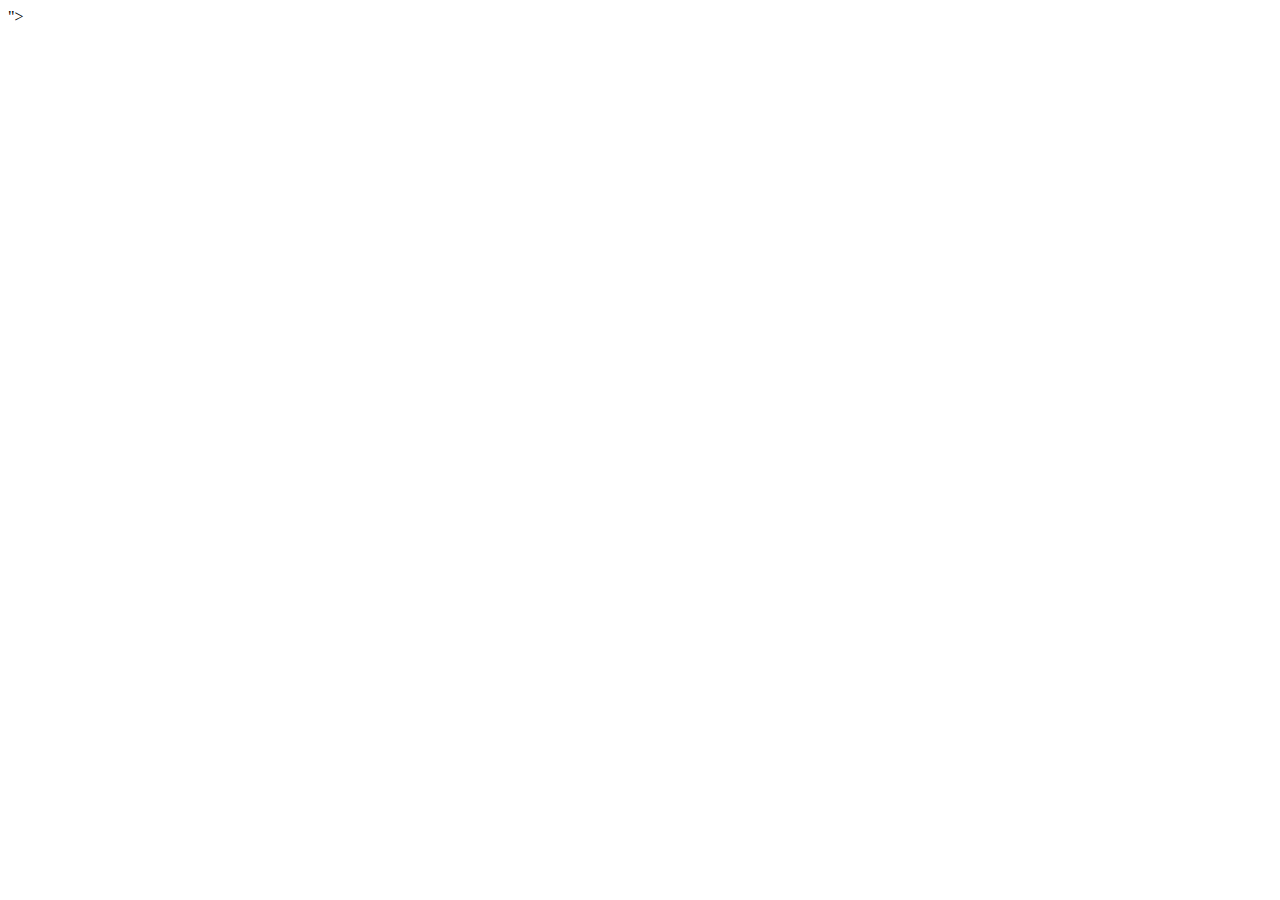
==== index.html @ b1166ccb "Initial placement" ====
<!DOCTYPE html>
<html lang="en">
<head>
	<meta charset="UTF-8">
  <title>Sk8t 4 Lyfe!</title>
  <link rel="stylesheet" href="https://use.fontawesome.com/releases/v5.7.2/css/all.css" integrity="sha384-fnmOCqbTlWIlj8LyTjo7mOUStjsKC4pOpQbqyi7RrhN7udi9RwhKkMHpvLbHG9Sr" crossorigin="anonymous">
  <link rel="icon" href="<i class="fas fa-snowboarding"></i>">
  <link rel="stylesheet" href="Styles.css">
</head>
<body>
  
</body>
</html>
---- Styles.css ----
html {box-sizing: border-box}
*,*::before,*::after{box-sizing: inherit}

body {
    
}



label {
    
}

input {
    
}

input:focus {
    background: rgb(240, 210, 255);
}

::placeholder {
    color: mediumpurple;
}

textarea {
    
}

textarea:focus {
    background: rgb(240, 210, 255);
}


button {
    width: 150px;
    margin: auto;
    height: 50px;
    border: 5px;
    border-color: blueviolet;
    background:blueviolet;
    color:rgb(240, 210, 255);
    border-radius: 3px;
    font-size: 24px;
    width: 100%;
}
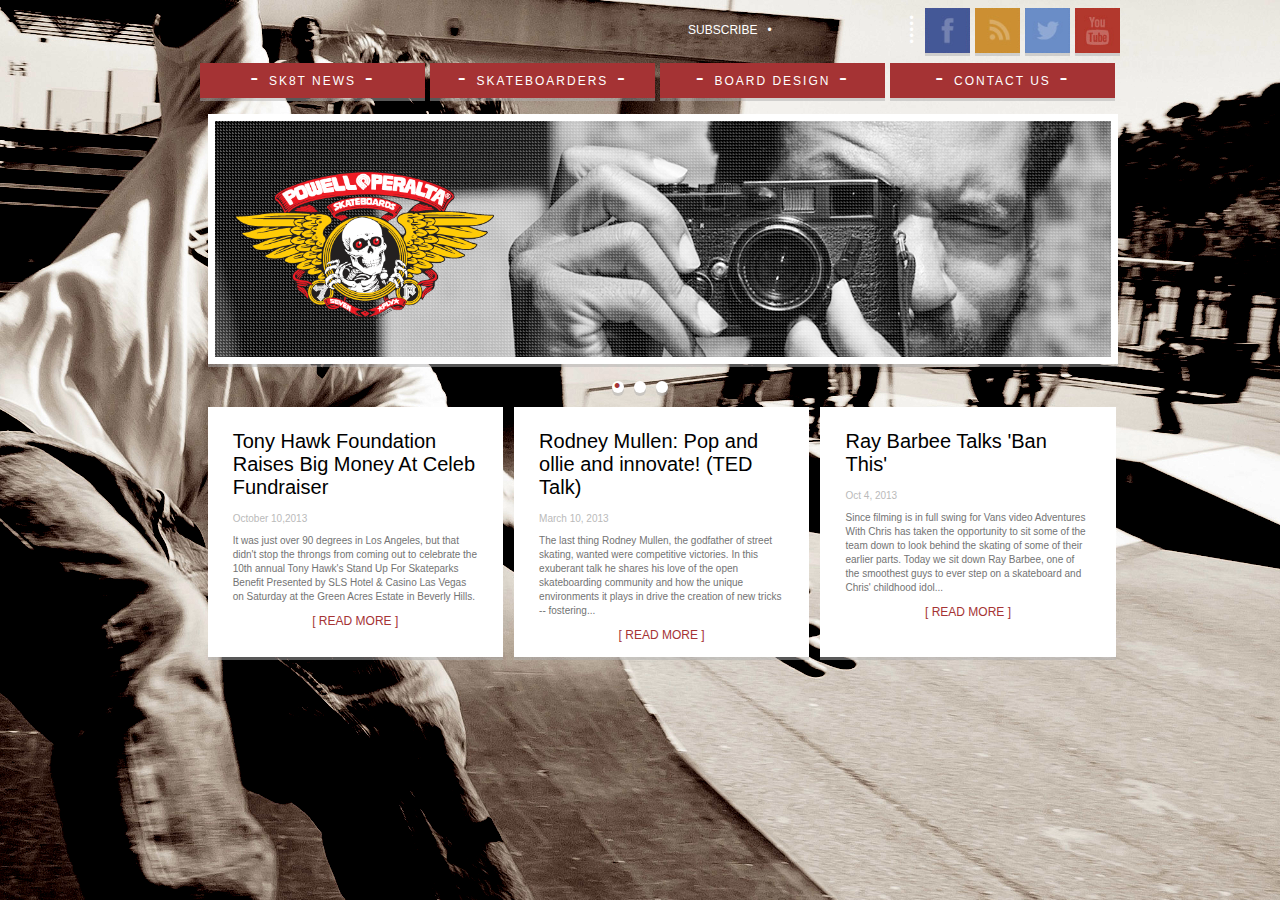
==== commit 6ded3604: "updates saved Friday night" ====
--- a/index.html
+++ b/index.html
@@ -3,11 +3,83 @@
 <head>
 	<meta charset="UTF-8">
   <title>Sk8t 4 Lyfe!</title>
-  <link rel="stylesheet" href="https://use.fontawesome.com/releases/v5.7.2/css/all.css" integrity="sha384-fnmOCqbTlWIlj8LyTjo7mOUStjsKC4pOpQbqyi7RrhN7udi9RwhKkMHpvLbHG9Sr" crossorigin="anonymous">
-  <link rel="icon" href="<i class="fas fa-snowboarding"></i>">
+  <link rel="icon" href="./Images/board-icon.png">
   <link rel="stylesheet" href="Styles.css">
 </head>
+<header>
+  <div id="social">
+    <div id="subscribe">
+      <a href="click.html" target="_blank">SUBSCRIBE&nbsp;&nbsp;&nbsp;&bull;&nbsp;&nbsp;&nbsp;&nbsp;&nbsp;</a>
+    </div>
+    <div id="socialLinks">
+      <div id="dotGroup">
+        <div class="dots">&bull;</div>
+        <div class="dots">&bull;</div>
+        <div class="dots">&bull;</div>
+        <div class="dots">&bull;</div>
+        <div class="dots">&bull;</div>
+      </div>  
+      &nbsp;&nbsp;
+      <a href="www.facebook.com" target="_blank">
+        <img src="./Images/facebook.png" alt="Facebook">
+      </a>
+      <a href="" target="_blank">
+        <img src="./Images/rss.png" alt="RSS Feed">
+      </a>
+      <a href="www.twitter.com" target="_blank">
+        <img src="./Images/twitter.png" alt="Twitter">
+      </a>
+      <a href="www.youtube.com" target="_blank">
+        <img src="./Images/youtube.png" alt="YouTube">
+      </a>
+    </div>
+  </div>
+</header>
 <body>
-  
+  <div id="fullSite">
+    <div id="nav">
+      <ul>
+        <li class="nav"><a href="click.html" target="_blank">SK8T NEWS</a></li>
+        <li class="nav"><a href="click.html" target="_blank">SKATEBOARDERS</a></li>
+        <li class="nav"><a href="click.html" target="_blank">BOARD DESIGN</a></li>
+        <li class="nav"><a href="click.html" target="_blank">CONTACT US</a></li>
+      </ul>
+    </div>
+    <div id="face">
+      <div class="article image overlay">
+        <div id="wings"><img src="./Images/peralta-logo.png"></div>
+      </div>
+    </div>
+    <div id="threeDot">
+      <span class="dot3"><div class="redDot">&bull;</div></span>
+      <span class="dot3"></span>
+      <span class="dot3"></span>
+    </div> 
+    <div id="articles">
+      <div id="art1" class="arts">
+        <h1>Tony Hawk Foundation Raises Big Money At Celeb Fundraiser</h1>
+        <h2>October 10,2013</h2>
+        <p>It was just over 90 degrees in Los Angeles, but that didn't stop the throngs from coming out to celebrate the 10th annual Tony Hawk's Stand Up For Skateparks Benefit Presented by SLS Hotel & Casino Las Vegas on Saturday at the Green Acres Estate in Beverly Hills.</p>
+        <a href="click.html" target="_blank">[ READ MORE ]</a>
+      </div>
+      <div id="art2" class="arts"><h1>Rodney Mullen: Pop and ollie and innovate! (TED Talk)</h1>
+        <h2>March 10, 2013</h2>
+        <p>The last thing Rodney Mullen, the godfather of street skating, wanted were competitive victories. In this exuberant talk he shares his love of the open skateboarding community and how the unique environments it plays in drive the creation of new tricks -- fostering...</p>
+        <a href="click.html" target="_blank">[ READ MORE ]</a></div>
+      <div id="art3" class="arts"><h1>Ray Barbee Talks 'Ban This'</h1>
+        <h2>Oct 4, 2013</h2>
+        <p>Since filming is in full swing for Vans video Adventures With Chris has taken the opportunity to sit some of the team down to look behind the skating of some of their earlier parts. Today we sit down Ray Barbee, one of the smoothest guys to ever step on a skateboard and Chris' childhood idol...</p>
+        <a href="click.html" target="_blank">[ READ MORE ]</a></div>
+    </div>
+    <div id="skaters">
+
+    </div>
+    <div id="decks">
+
+    </div>
+    <div  id="form">
+
+    </div>
+  </div>
 </body>
 </html>--- a/Styles.css
+++ b/Styles.css
@@ -2,12 +2,252 @@
 *,*::before,*::after{box-sizing: inherit}
 
 body {
-    
-}
-
-
-
-label {
+    background-image: url("./Images/bg.jpg");
+    background-color: rgb(0, 0, 0);
+    background-repeat: no-repeat;
+    background-size: cover;
+    background-blend-mode: hard-light;
+    font-family: 'Gill Sans', 'Gill Sans MT', Calibri, 'Trebuchet MS', sans-serif;
+
+
+
+}
+
+/*DO NOT TOUCH!*/
+#social {
+    margin:5px 12% 5px 12%;
+    color: white;
+    font-weight: lighter;
+    font-size: 12px;
+    text-decoration: none;
+    line-height: 45px;
+}
+
+#subscribe {
+    margin: 0 0 0 55%;
+}
+
+#subscribe a {
+    color: white;
+    font-weight: lighter;
+    font-size: 12px;
+    text-decoration: none;
+}
+
+#socialLinks {
+    text-align: right;    
+    display: flex;
+    justify-content: flex-end;
+    margin-top: -45px;
+}
+
+#dotGroup {
+    margin-top: 7px;
+}
+
+.dots{
+    line-height: 6px;
+}
+
+#socialLinks a {
+    text-decoration:none;
+    padding: 0 0 0 5px;
+}
+
+#socialLinks a img {
+    width: 45px;
+    height: 45px;
+    padding: 0;
+    box-shadow: 0 3px rgba(175, 175, 175, 0.5);
+}
+/* DO NOT TOUCH*/
+
+#fullSite {
+    margin-left: 12%;
+    margin-right: 12%;
+
+
+}
+/* DO NOT TOUCH*/
+#nav {
+    margin-top: -25px
+}
+
+.nav {
+    list-style-type: none;
+    text-align: center;    
+    background: rgb(165, 51, 52);
+    padding: 0;
+    box-shadow: 0 3px rgba(175, 175, 175, 0.5);
+    display: inline-block;
+    height: 35px;
+    width: 24.5%;   
+}
+
+.nav a {
+    color: white;
+    text-decoration: none;
+    font-size: 12px;
+    font-weight: lighter;
+    letter-spacing: 2px;
+}
+
+.nav a::before {
+    content: "-  ";
+    color: white;
+    font-size: 24px;
+    font-weight:lighter;
+}
+
+.nav a::after {
+    content: "  -";
+    color: white;
+    font-size: 24px;
+    font-weight:lighter;
+}
+
+#face {
+    width: 94.8%;
+    height: 250px;
+    overflow: hidden;
+    margin: 0 0 0 5%;
+    border: solid 7px white;    
+    padding: 0px;
+    box-shadow: 0 3px rgba(175, 175, 175, 0.5);
+}
+
+.article {
+    width:100%;
+    height:250px;
+    position: relative;
+}
+  
+.image {
+    background-image: url(./Images/top-image-crop.png);
+    z-index: -1;
+    background-size: cover;
+    background-repeat: no-repeat;
+}
+  
+.overlay:before {
+    position: absolute;
+    content:" ";
+    width:100%;
+    height:100%;
+    filter: opacity(30%);
+    z-index:0;
+    background-image: url(./Images/grid.png);
+}
+  
+.article * {
+    position: relative;
+}
+
+#wings img{
+    height: 150px;
+    margin: 50px 20px;
+}
+  
+ #threeDot {
+    text-align: center;
+    margin-top: 15px;
+ }   
+
+.dot3 {
+    width: 12px;
+    height:12px;
+    background-color: white;
+    border-radius: 50%;
+    display: inline-block;
+    padding: 0px;
+    box-shadow: 0 3px rgba(175, 175, 175, 0.5);
+    margin: 0 3px;
+    position: relative;
+}
+
+.redDot {
+    color: rgb(165, 51, 52);
+    font-size: 18px;
+    position: absolute;
+    top: -5px;
+    left: 2.5px;
+}
+
+#articles {
+    width: 94.5%;
+    display: flex;
+    justify-content: space-between;
+    margin: 10px 5%;
+}
+
+#articles h1 {
+    font-size: 20px;
+    color: black;
+    font-weight: 400; 
+}
+
+#articles h2 {
+    font-size: 10px;
+    color: rgb(186, 186, 186);
+    font-weight: lighter;
+}
+
+#articles p {
+    font-size: 10px;
+    color: rgb(115, 115, 115);
+    line-height: 14px;
+}
+
+.arts a {
+    font-size: 12px;
+    color: rgb(165, 51, 52);
+    text-decoration: none;
+    display: block;
+    text-align: center;
+}
+
+#art1 {
+    width: 32.5%;
+    height: 250px;
+    background-color: white;
+    padding: 10px 25px;
+    box-shadow: 0 3px rgba(175, 175, 175, 0.5);
+}
+
+#art2 {
+    width: 32.5%;
+    height: 250px;
+    background-color: white;
+    padding: 10px 25px;
+    box-shadow: 0 3px rgba(175, 175, 175, 0.5);
+}
+
+#art3 {
+    width: 32.5%;
+    height: 250px;
+    background-color: white;
+    padding: 10px 25px;
+    box-shadow: 0 3px rgba(175, 175, 175, 0.5);
+}
+/* DO NOT TOUCH*/  
+
+
+
+
+
+
+
+
+
+
+
+
+
+#click {
+    display: block;
+}
+
+/*label {
     
 }
 
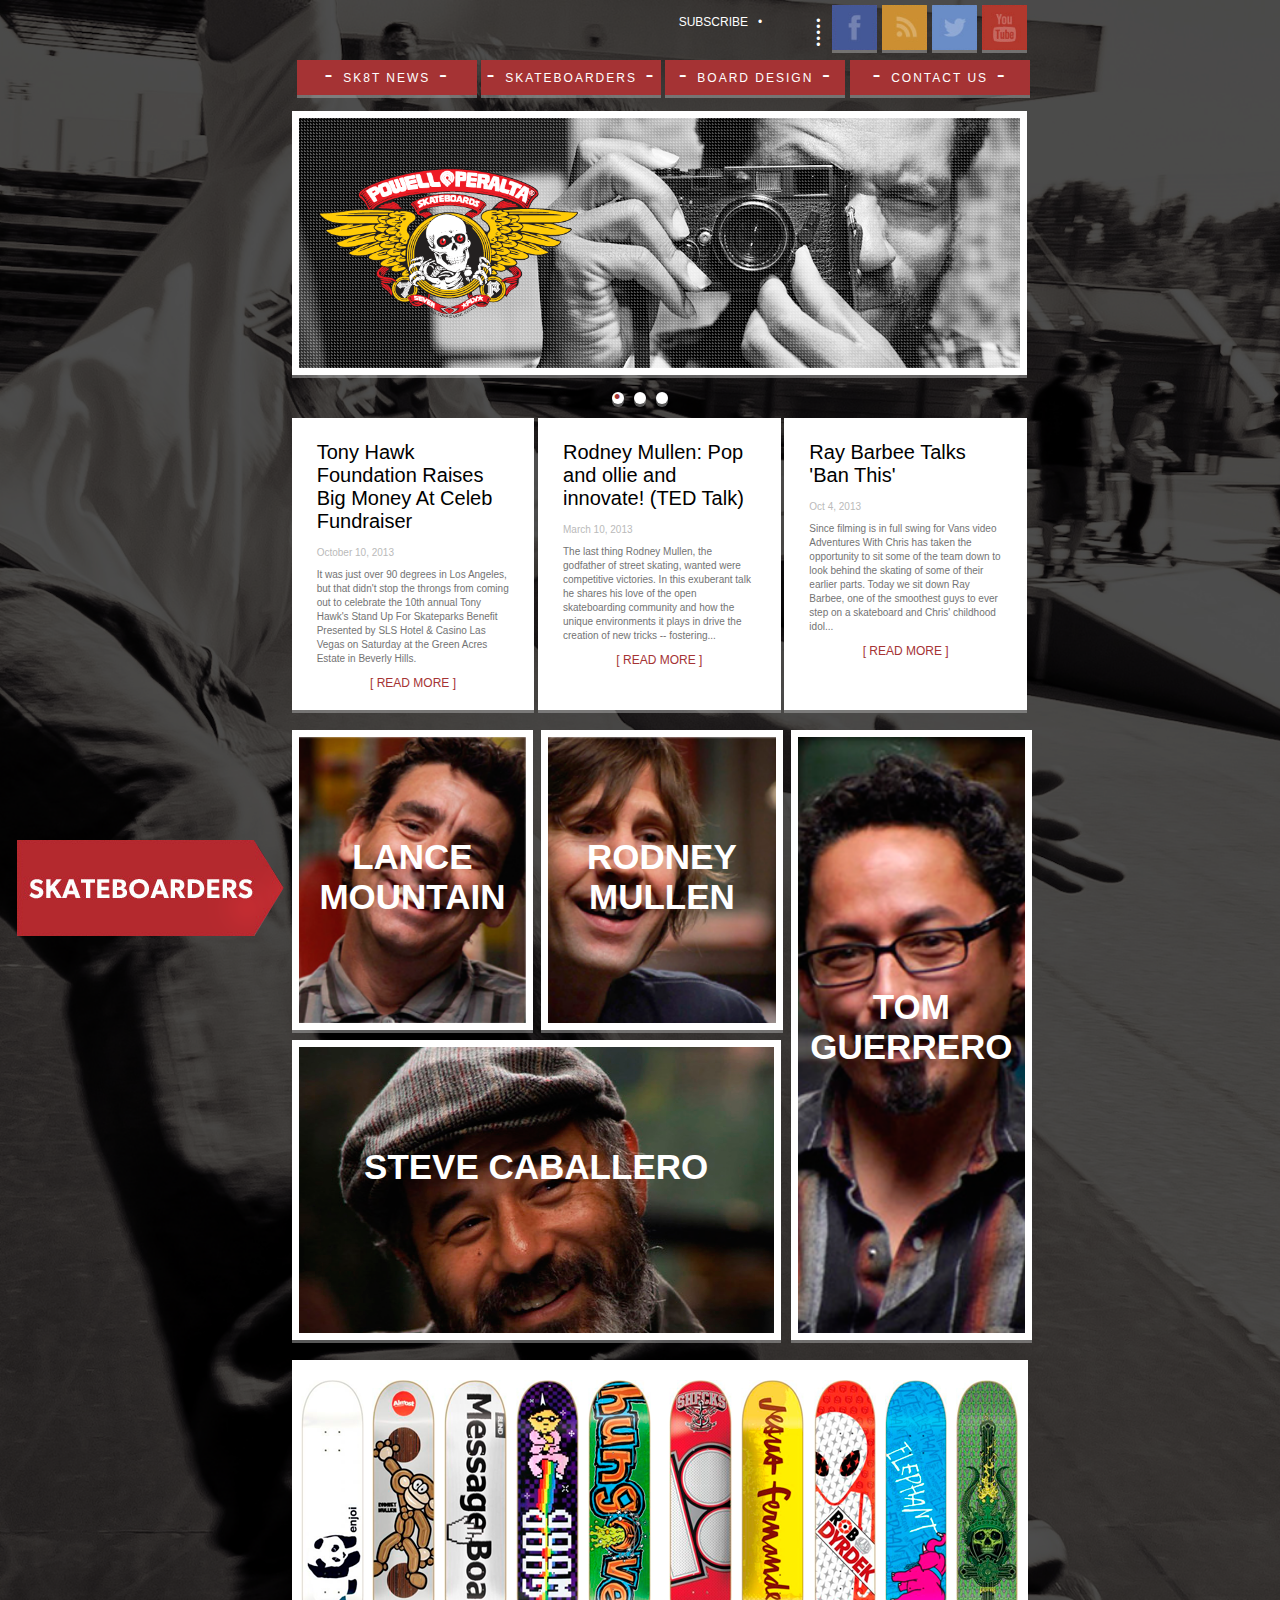
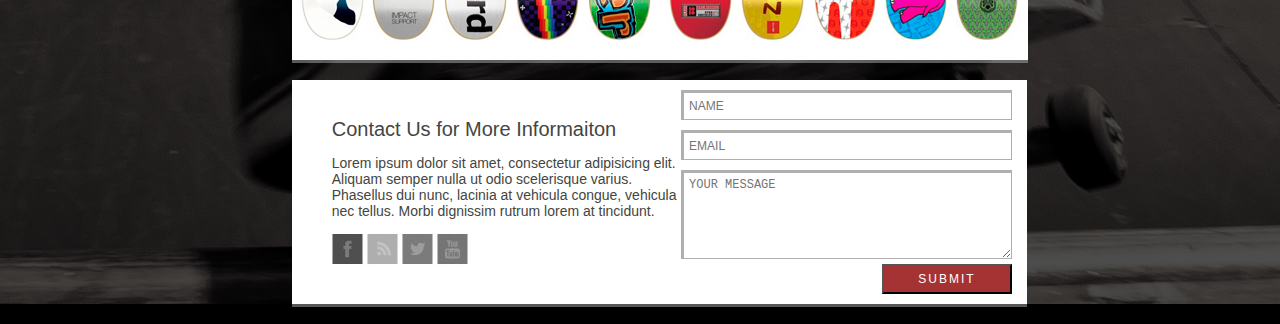
==== commit a095c454: "Completed site" ====
--- a/index.html
+++ b/index.html
@@ -6,7 +6,8 @@
   <link rel="icon" href="./Images/board-icon.png">
   <link rel="stylesheet" href="Styles.css">
 </head>
-<header>
+<body> 
+  <div id="fullSite">
   <div id="social">
     <div id="subscribe">
       <a href="click.html" target="_blank">SUBSCRIBE&nbsp;&nbsp;&nbsp;&bull;&nbsp;&nbsp;&nbsp;&nbsp;&nbsp;</a>
@@ -20,23 +21,20 @@
         <div class="dots">&bull;</div>
       </div>  
       &nbsp;&nbsp;
-      <a href="www.facebook.com" target="_blank">
+      <a href="http://www.facebook.com" target="_blank">
         <img src="./Images/facebook.png" alt="Facebook">
       </a>
       <a href="" target="_blank">
         <img src="./Images/rss.png" alt="RSS Feed">
       </a>
-      <a href="www.twitter.com" target="_blank">
+      <a href="http://www.twitter.com" target="_blank">
         <img src="./Images/twitter.png" alt="Twitter">
       </a>
-      <a href="www.youtube.com" target="_blank">
+      <a href="http://www.youtube.com" target="_blank">
         <img src="./Images/youtube.png" alt="YouTube">
       </a>
     </div>
   </div>
-</header>
-<body>
-  <div id="fullSite">
     <div id="nav">
       <ul>
         <li class="nav"><a href="click.html" target="_blank">SK8T NEWS</a></li>
@@ -58,7 +56,7 @@
     <div id="articles">
       <div id="art1" class="arts">
         <h1>Tony Hawk Foundation Raises Big Money At Celeb Fundraiser</h1>
-        <h2>October 10,2013</h2>
+        <h2>October 10, 2013</h2>
         <p>It was just over 90 degrees in Los Angeles, but that didn't stop the throngs from coming out to celebrate the 10th annual Tony Hawk's Stand Up For Skateparks Benefit Presented by SLS Hotel & Casino Las Vegas on Saturday at the Green Acres Estate in Beverly Hills.</p>
         <a href="click.html" target="_blank">[ READ MORE ]</a>
       </div>
@@ -72,14 +70,49 @@
         <a href="click.html" target="_blank">[ READ MORE ]</a></div>
     </div>
     <div id="skaters">
-
+      <div id="lance">LANCE MOUNTAIN</div>
+      <div id="rod">RODNEY MULLEN</div>
+      <div id="tom">TOM GUERRERO</div>
+      <div id="steve">STEVE CABALLERO</div>
+      <div id="arrow"><img src="./Images/Skate Arrow.png" alt="Look Here!"></div>
     </div>
     <div id="decks">
-
+      <div class="decks">
+        <img src="./Images/sk8-3.png">
+        <img src="./Images/sk8-4.png">
+        <img src="./Images/sk8-5.png">
+        <img src="./Images/sk8-6.png">
+        <img src="./Images/sk8-7.png">
+      </div>
+      <div class="decks">
+        <img src="./Images/sk8-8.png">
+        <img src="./Images/sk8-9.png">
+        <img src="./Images/sk8-10.png">
+        <img src="./Images/sk8-2.png">
+        <img src="./Images/sk8-1.png">
+      </div>
     </div>
     <div  id="form">
-
+      <div id="contact">
+        <h1>Contact Us for More Informaiton</h1>
+        <p>Lorem ipsum dolor sit amet, consectetur adipisicing elit. Aliquam semper nulla ut odio scelerisque varius. Phasellus dui nunc, lacinia at vehicula congue, vehicula nec tellus. Morbi dignissim rutrum lorem at tincidunt.</p>
+        <img src="./Images/Social Gray.png">
+      </div>
+      <form action="click.html" target="_blank" method="get" autocomplete="off">
+        <div class="element">
+          <input type="text" id="name" name="name" placeholder="NAME">
+        </div>
+        <div class="element">
+          <input type="email" id="email" name="email" placeholder="EMAIL">
+        </div>
+        <div class="element">
+          <textarea id="mssg" name="mssg" cols="30" rows="5" placeholder="YOUR MESSAGE"></textarea>
+        </div>
+        <div><button>SUBMIT</button></div>
+        </div>
+      </form>
     </div>
   </div>
+</div>
 </body>
 </html>--- a/Styles.css
+++ b/Styles.css
@@ -2,20 +2,32 @@
 *,*::before,*::after{box-sizing: inherit}
 
 body {
+    font-family: 'Gill Sans', 'Gill Sans MT', Calibri, 'Trebuchet MS', sans-serif;
+    position: relative;
+    background-color: rgba(0, 0, 0, 1);
+    margin: -5px -5px 0;
+}
+
+body:after {
+    content: "";
+    position: absolute;
     background-image: url("./Images/bg.jpg");
-    background-color: rgb(0, 0, 0);
-    background-repeat: no-repeat;
+    background-repeat: no-repeat;
+    top: 0;
+    left: 0;
+    right: 0;
+    bottom: 0;
     background-size: cover;
-    background-blend-mode: hard-light;
-    font-family: 'Gill Sans', 'Gill Sans MT', Calibri, 'Trebuchet MS', sans-serif;
-
-
-
-}
-
-/*DO NOT TOUCH!*/
+    z-index: -5;
+    opacity: .3;
+}
+
+#fullSite {
+    margin:0 20% 0 20%;
+}
+
 #social {
-    margin:5px 12% 5px 12%;
+    margin:5px 0 ;
     color: white;
     font-weight: lighter;
     font-size: 12px;
@@ -35,14 +47,14 @@
 }
 
 #socialLinks {
-    text-align: right;    
+    text-align: right;
     display: flex;
     justify-content: flex-end;
-    margin-top: -45px;
+    margin-top: -40px;
 }
 
 #dotGroup {
-    margin-top: 7px;
+    margin-top: 13px;
 }
 
 .dots{
@@ -60,17 +72,9 @@
     padding: 0;
     box-shadow: 0 3px rgba(175, 175, 175, 0.5);
 }
-/* DO NOT TOUCH*/
-
-#fullSite {
-    margin-left: 12%;
-    margin-right: 12%;
-
-
-}
-/* DO NOT TOUCH*/
+
 #nav {
-    margin-top: -25px
+    margin: -25px -.5% 0 .5% ;
 }
 
 .nav {
@@ -107,8 +111,8 @@
 }
 
 #face {
-    width: 94.8%;
-    height: 250px;
+    width: 95%;
+    height: auto;
     overflow: hidden;
     margin: 0 0 0 5%;
     border: solid 7px white;    
@@ -174,9 +178,10 @@
 }
 
 #articles {
-    width: 94.5%;
+    width: 95%;
     display: flex;
     justify-content: space-between;
+    flex-wrap: wrap;
     margin: 10px 5%;
 }
 
@@ -206,82 +211,251 @@
     text-align: center;
 }
 
-#art1 {
+#articles div {
+    width: 33%;
+    height: auto;
+    background-color: white;
+    padding: 10px 25px 20px;
+    box-shadow: 0 3px rgba(175, 175, 175, 0.5);
+}
+
+#skaters {
+    margin: 20px 5%;
+    width: 96%;
+    height: auto; 
+    position: relative;
+}
+
+#lance {
+    background-image: url(./Images/sk8er-4.png);
+    background-repeat: no-repeat;
+    background-size: cover;
+    background-position: right;
+    padding: 100px 0;
+    box-shadow: 0 3px rgba(175, 175, 175, 0.5);
+    color: white;
+    font-size: 35px;
+    font-weight:bold;
+    text-align: center;
     width: 32.5%;
-    height: 250px;
+    height: 300px;
+    border: solid 7px white;
+    float:left;
+    margin: 0 4px 0 0;
+}
+
+#rod {
+    background-image: url(./Images/sk8er-3.png);
+    background-repeat: no-repeat;
+    background-size: cover;
+    background-position: center;
+    padding: 100px 0;
+    box-shadow: 0 3px rgba(175, 175, 175, 0.5);
+    color: white;
+    font-size: 35px;
+    font-weight:bold;
+    text-align: center;
+    width: 32.5%;
+    height: 300px;
+    border: solid 7px white;
+    float:left;
+    margin: 0 0 0 4px;
+}
+
+#tom {
+    background-image: url(./Images/sk8er-2.png);
+    background-repeat: no-repeat;
+    background-size: cover;
+    background-position:  80% 0%;
+    padding: 250px 0;
+    box-shadow: 0 3px rgba(175, 175, 175, 0.5);
+    color: white;
+    font-size: 35px;
+    font-weight:bold;
+    text-align: center;
+    width: 32.5%;
+    height: 610px;
+    border: solid 7px white;
+    float:left;
+    margin: 0 0 20px 8px;
+}
+
+#steve {
+    background-image: url(./Images/sk8er-1.png);
+    background-repeat: no-repeat;
+    background-position:  0 0;
+    padding: 100px 0;
+    box-shadow: 0 3px rgba(175, 175, 175, 0.5);
+    color: white;
+    font-size: 35px;
+    font-weight:bold;
+    text-align: center;
+    width: 65.8%;
+    height: 300px;
+    border: solid 7px white;
+    float:left;
+    margin: -320px 0 20px 0;
+}
+
+#arrow {
+    padding: 10px 25px 20px;
+    color: white;
+    font-size: 24px;
+    font-weight:lighter;
+    width: 270px;
+    height: 96px;
+    position: absolute;
+    top: 100px;
+    left: -300px;
+}
+
+#decks {
+    margin: 0 5%;
+    width: 95.1%;
+    height: auto;
     background-color: white;
-    padding: 10px 25px;
-    box-shadow: 0 3px rgba(175, 175, 175, 0.5);
-}
-
-#art2 {
-    width: 32.5%;
-    height: 250px;
+    display: flex;
+    justify-content: center;
+    padding: 20px 0 20px ;
+    box-shadow: 0 3px rgba(175, 175, 175, 0.5);
+}
+
+.decks {
+    width: 50%;
+    display: flex;
+    justify-content: space-evenly;
+    margin: 0;
+}
+
+#form{
+    margin: 20px 5%;
+    width: 95%;
+    height: auto;
     background-color: white;
-    padding: 10px 25px;
-    box-shadow: 0 3px rgba(175, 175, 175, 0.5);
-}
-
-#art3 {
-    width: 32.5%;
-    height: 250px;
-    background-color: white;
-    padding: 10px 25px;
-    box-shadow: 0 3px rgba(175, 175, 175, 0.5);
-}
-/* DO NOT TOUCH*/  
-
-
-
-
-
-
-
-
-
-
-
-
+    padding: 10px 25px 20px;
+    box-shadow: 0 3px rgba(175, 175, 175, 0.5);
+    display: flex;
+    position: relative;
+}
+
+#contact {
+    width:55%;
+    padding: 15px;
+}
+
+#contact h1 {
+    font-size: 20px;
+    color:  rgb(68, 69, 65);
+    font-weight: 400; 
+}
+
+#contact p {
+    font-size: 14px;
+    color:  rgb(68, 69, 65);
+    font-weight: 400; 
+}
+
+#name {
+    outline: none;
+    border: solid; 
+    border-width: 3px 1px 1px 3px;
+    border-color:  rgb(175, 175, 175);
+    position: absolute;
+    top: 10px;
+    right: 15px;
+    width: 45%;
+    height: 30px;
+    padding: 5px;
+}
+
+#email {
+    outline: none;
+    border: solid; 
+    border-width: 3px 1px 1px 3px;
+    border-color:  rgb(175, 175, 175);
+    position: absolute;
+    top: 50px;
+    right: 15px;
+    width: 45%;
+    height: 30px;
+    padding: 5px;
+}
+
+textarea {
+    outline: none;
+    border: solid; 
+    position: absolute;
+    top: 90px;
+    right: 15px;
+    width: 45%;
+    border-width: 3px 1px 1px 3px;
+    border-color:  rgb(175, 175, 175);
+    padding: 5px;
+}
+
+::placeholder {
+    color: rbg(175, 175, 175);
+    font-size: 12px;
+    font-weight:lighter;
+}
+
+button {
+    margin: 5px 0;
+    width: 130px;
+    height: 30px;
+    text-align: center;    
+    background: rgb(165, 51, 52);
+    padding: 0;
+    color: white;
+    font-size: 12px;
+    font-weight:100;
+    letter-spacing: 2px;
+    display: inline-block;
+    position: absolute;
+    right: 15px;
+    bottom: 5px;
+}
+
+@media screen and (max-width:1200px) {
+    .nav {  
+        display: block;
+    }
+    #lance {
+        width: 300px;
+        height: 300px;
+        margin-bottom: 20px;
+
+    }
+    #rod {
+        width: 300px;
+        height: 300px;
+        margin-bottom: 20px;        
+        margin-left: 0;
+    }
+    #tom {
+        width: 300px;
+        height: 320px;
+        margin-bottom: 20px;
+        margin-left: 0;
+    }
+    #steve {
+        width: 600px;
+        height: 300px;
+        margin-bottom: 20px;
+        margin-top: 0px;
+    }
+    #decks {
+        flex-direction: column;
+        width: 600px;
+        height: auto;
+    }
+    .decks {
+        width: 95%;
+    }
+}
 
 #click {
     display: block;
-}
-
-/*label {
-    
-}
-
-input {
-    
-}
-
-input:focus {
-    background: rgb(240, 210, 255);
-}
-
-::placeholder {
-    color: mediumpurple;
-}
-
-textarea {
-    
-}
-
-textarea:focus {
-    background: rgb(240, 210, 255);
-}
-
-
-button {
-    width: 150px;
-    margin: auto;
-    height: 50px;
-    border: 5px;
-    border-color: blueviolet;
-    background:blueviolet;
-    color:rgb(240, 210, 255);
-    border-radius: 3px;
-    font-size: 24px;
-    width: 100%;
-}
-
+    background-color: black;
+    z-index: 0;
+}